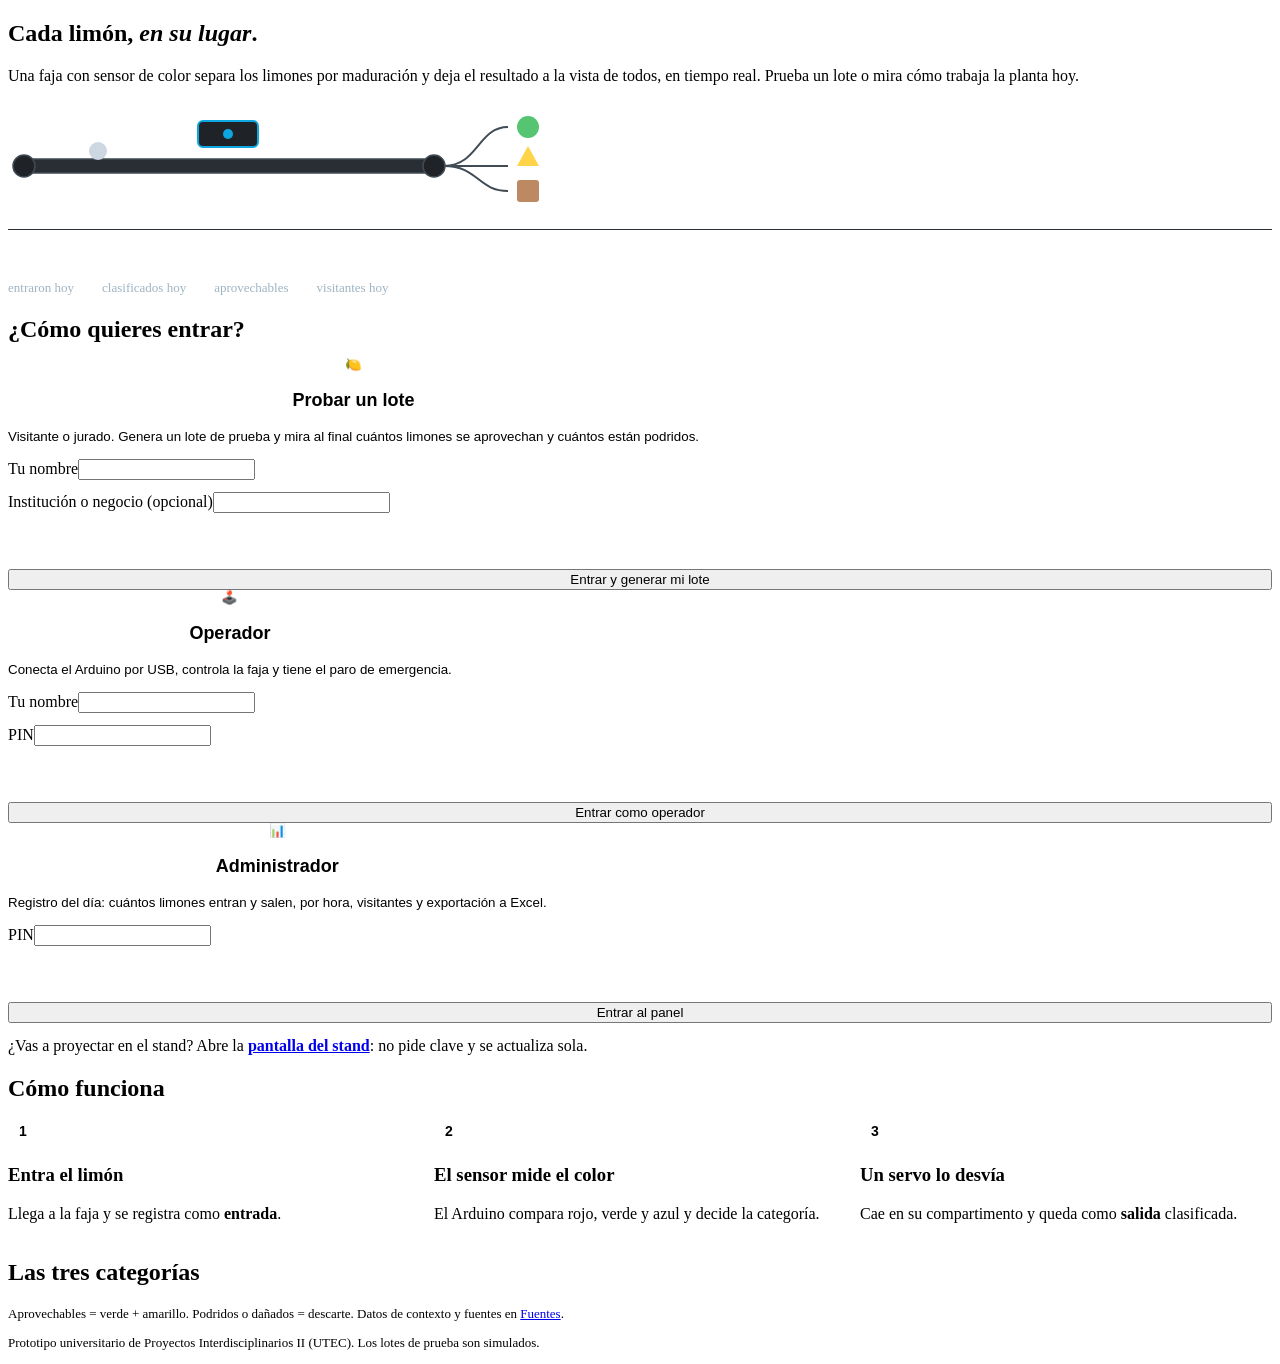
==== index.html @ a3fd33f8 "Add files via upload" ====
<!DOCTYPE html>
<html lang="es">
<head>
<meta charset="UTF-8">
<meta name="viewport" content="width=device-width, initial-scale=1">
<title>Smartlog · Clasificador de limones por color</title>
<meta name="description" content="Faja transportadora con sensor de color que clasifica limones por maduración. Proyecto de Proyectos Interdisciplinarios II, UTEC.">
<link rel="stylesheet" href="css/app.css">
<style>
  .banda { display: flex; flex-wrap: wrap; gap: 10px 28px; margin-top: 26px; padding-top: 20px; border-top: 1px solid #2a3138; }
  .banda b { font: 700 28px/1 'Sora', sans-serif; color: #fff; display: block; font-variant-numeric: tabular-nums; }
  .banda span { font-size: 13px; color: #9fb4c3; }
  .hero-faja { margin-top: 28px; opacity: .95; }
  .hero-faja svg { width: 100%; max-width: 560px; display: block; }
  .rol-form { margin-top: 14px; display: grid; gap: 12px; }
  .paso-n { flex: none; width: 30px; height: 30px; border-radius: 50%; background: var(--celeste); color: var(--on-celeste); font: 700 14px 'Sora', sans-serif; display: grid; place-items: center; }
  .como { display: grid; gap: 14px; grid-template-columns: repeat(3, minmax(0, 1fr)); }
  @media (max-width: 800px) { .como { grid-template-columns: 1fr; } }
  .cat-fila { display: flex; gap: 12px; align-items: flex-start; }
  .cat-ico { flex: none; width: 36px; height: 36px; border-radius: 9px; display: grid; place-items: center; }
</style>
</head>
<body>
<div id="cabecera"></div>

<main class="pagina pila">
  <div id="avisoRol" class="aviso warn oculto" role="alert"></div>

  <section class="hero">
    <h1>Cada limón, <em>en su lugar</em>.</h1>
    <p>Una faja con sensor de color separa los limones por maduración y deja el resultado a la vista de todos, en tiempo real. Prueba un lote o mira cómo trabaja la planta hoy.</p>
    <div class="hero-faja" aria-hidden="true">
      <svg viewBox="0 0 560 90">
        <rect x="6" y="46" width="430" height="14" rx="7" fill="#1d2329" stroke="#37424b" stroke-width="1.5"/>
        <circle cx="16" cy="53" r="11" fill="#14181d" stroke="#37424b" stroke-width="1.5"/><circle cx="426" cy="53" r="11" fill="#14181d" stroke="#37424b" stroke-width="1.5"/>
        <rect x="190" y="8" width="60" height="26" rx="5" fill="#14181d" stroke="#00a3e0" stroke-width="2"/><circle cx="220" cy="21" r="5" fill="#00a3e0"/>
        <circle cx="90" cy="38" r="9" fill="#cbd5e1"/>
        <path d="M436 53 C470 53 470 14 500 14 M436 53 L500 53 M436 53 C470 53 470 78 500 78" fill="none" stroke="#37424b" stroke-width="2"/>
        <circle cx="520" cy="14" r="11" fill="#4cc26a"/><path d="M520 43 L531 63 H509 Z" transform="translate(0 -10)" fill="#ffd23f"/><rect x="509" y="67" width="22" height="22" rx="3" fill="#b9835a"/>
      </svg>
    </div>
    <div class="banda" aria-live="polite">
      <div><b id="hEntran">0</b><span>entraron hoy</span></div>
      <div><b id="hSalen">0</b><span>clasificados hoy</span></div>
      <div><b id="hAprov">0 %</b><span>aprovechables</span></div>
      <div><b id="hVisit">0</b><span>visitantes hoy</span></div>
    </div>
  </section>

  <section>
    <h2 style="margin-bottom:14px">¿Cómo quieres entrar?</h2>
    <div class="grid g3" style="align-items:start">

      <div class="panel">
        <button class="rol panel-btn" data-rol="jurado" aria-expanded="false" aria-controls="form-jurado" style="background:none;border:0;padding:0">
          <span class="ic" aria-hidden="true">🍋</span>
          <h3 style="font-size:18px">Probar un lote</h3>
          <span class="muted">Visitante o jurado. Genera un lote de prueba y mira al final cuántos limones se aprovechan y cuántos están podridos.</span>
        </button>
        <form id="form-jurado" class="rol-form oculto" novalidate>
          <label class="campo"><span>Tu nombre</span><input type="text" id="jNombre" autocomplete="name" maxlength="40" required></label>
          <label class="campo"><span>Institución o negocio (opcional)</span><input type="text" id="jInst" maxlength="50" autocomplete="organization"></label>
          <p class="error-txt" id="jError" role="alert"></p>
          <button class="btn btn-primario" type="submit">Entrar y generar mi lote</button>
        </form>
      </div>

      <div class="panel">
        <button class="rol panel-btn" data-rol="operador" aria-expanded="false" aria-controls="form-operador" style="background:none;border:0;padding:0">
          <span class="ic" aria-hidden="true">🕹️</span>
          <h3 style="font-size:18px">Operador</h3>
          <span class="muted">Conecta el Arduino por USB, controla la faja y tiene el paro de emergencia.</span>
        </button>
        <form id="form-operador" class="rol-form oculto" novalidate>
          <label class="campo"><span>Tu nombre</span><input type="text" id="oNombre" maxlength="40" autocomplete="name" required></label>
          <label class="campo"><span>PIN</span><input type="password" id="oPin" inputmode="numeric" autocomplete="off" maxlength="12" required></label>
          <p class="error-txt" id="oError" role="alert"></p>
          <button class="btn btn-negro" type="submit">Entrar como operador</button>
        </form>
      </div>

      <div class="panel">
        <button class="rol panel-btn" data-rol="admin" aria-expanded="false" aria-controls="form-admin" style="background:none;border:0;padding:0">
          <span class="ic" aria-hidden="true">📊</span>
          <h3 style="font-size:18px">Administrador</h3>
          <span class="muted">Registro del día: cuántos limones entran y salen, por hora, visitantes y exportación a Excel.</span>
        </button>
        <form id="form-admin" class="rol-form oculto" novalidate>
          <label class="campo"><span>PIN</span><input type="password" id="aPin" inputmode="numeric" autocomplete="off" maxlength="12" required></label>
          <p class="error-txt" id="aError" role="alert"></p>
          <button class="btn btn-negro" type="submit">Entrar al panel</button>
        </form>
      </div>
    </div>
    <p class="muted" style="margin-top:14px">¿Vas a proyectar en el stand? Abre la <a href="stand.html"><b>pantalla del stand</b></a>: no pide clave y se actualiza sola.</p>
    <div id="continuar" class="aviso info oculto" style="margin-top:14px"></div>
  </section>

  <section>
    <h2 style="margin-bottom:14px">Cómo funciona</h2>
    <div class="como">
      <div class="panel"><div class="fila" style="flex-wrap:nowrap;align-items:flex-start"><span class="paso-n">1</span><div><h3>Entra el limón</h3><p class="muted" style="margin-top:4px">Llega a la faja y se registra como <b>entrada</b>.</p></div></div></div>
      <div class="panel"><div class="fila" style="flex-wrap:nowrap;align-items:flex-start"><span class="paso-n">2</span><div><h3>El sensor mide el color</h3><p class="muted" style="margin-top:4px">El Arduino compara rojo, verde y azul y decide la categoría.</p></div></div></div>
      <div class="panel"><div class="fila" style="flex-wrap:nowrap;align-items:flex-start"><span class="paso-n">3</span><div><h3>Un servo lo desvía</h3><p class="muted" style="margin-top:4px">Cae en su compartimento y queda como <b>salida</b> clasificada.</p></div></div></div>
    </div>
  </section>

  <section class="panel">
    <h2>Las tres categorías</h2>
    <div class="grid g3" id="cats" style="margin-top:14px"></div>
    <p class="muted" style="margin-top:14px;font-size:13px">Aprovechables = verde + amarillo. Podridos o dañados = descarte. Datos de contexto y fuentes en <a href="creditos.html">Fuentes</a>.</p>
  </section>

  <p class="muted" style="font-size:13px">Prototipo universitario de Proyectos Interdisciplinarios II (UTEC). Los lotes de prueba son simulados.</p>
</main>

<script src="js/config.js"></script>
<script src="js/db.js"></script>
<script src="js/common.js"></script>
<script>
SL.cabecera('index.html');
const $ = id => document.getElementById(id);
const CFG = window.SMARTLOG_CONFIG;

/* aviso si lo mandaron de vuelta desde una página con rol */
const nec = new URLSearchParams(location.search).get('necesitas');
if (nec) {
  const quien = { jurado: 'probar un lote', operador: 'el panel del operador', admin: 'el panel de administración' }[nec] || 'esa página';
  $('avisoRol').textContent = `Para abrir ${quien} primero entra con tu rol.`;
  $('avisoRol').classList.remove('oculto');
}

/* categorías */
function pintarCats() {
  $('cats').innerHTML = SL.ORDEN.map(id => {
    const c = SL.CATS[id];
    return `<div class="cat-fila"><span class="cat-ico" style="background:${SL.color(id)}">${SL.glifo(id, 18, SL.tinta(id))}</span>
      <div><h3>${c.nombre} <span class="muted" style="font-weight:500">· ${c.estado}</span></h3><p class="muted" style="margin-top:3px">${c.desc}</p></div></div>`;
  }).join('');
}
pintarCats(); document.addEventListener('sl-tema', pintarCats);

/* abrir/cerrar formularios de rol */
document.querySelectorAll('.panel-btn').forEach(b => b.addEventListener('click', () => {
  const abierto = b.getAttribute('aria-expanded') === 'true';
  document.querySelectorAll('.panel-btn').forEach(x => { x.setAttribute('aria-expanded', 'false'); $('form-' + x.dataset.rol).classList.add('oculto'); });
  if (!abierto) {
    b.setAttribute('aria-expanded', 'true');
    const f = $('form-' + b.dataset.rol); f.classList.remove('oculto');
    const campo = f.querySelector('input'); if (campo) campo.focus();
  }
}));
if (['jurado', 'operador', 'admin'].includes(nec)) document.querySelector(`.panel-btn[data-rol="${nec}"]`).click();

/* entradas */
$('form-jurado').addEventListener('submit', e => {
  e.preventDefault();
  const nombre = $('jNombre').value.trim();
  if (nombre.length < 2) { $('jError').textContent = 'Escribe tu nombre para entrar.'; $('jNombre').focus(); return; }
  const institucion = $('jInst').value.trim();
  DB.registrarVisitante({ nombre, institucion, rol: 'jurado' });
  SL.guardarSesion({ rol: 'jurado', nombre, institucion, registrado: true, id: Date.now().toString(36) });
  location.href = 'jurado.html';
});
$('form-operador').addEventListener('submit', e => {
  e.preventDefault();
  const nombre = $('oNombre').value.trim();
  if (nombre.length < 2) { $('oError').textContent = 'Escribe tu nombre.'; $('oNombre').focus(); return; }
  if ($('oPin').value !== CFG.pinOperador) { $('oError').textContent = 'PIN incorrecto. Pídelo al equipo.'; $('oPin').select(); return; }
  SL.guardarSesion({ rol: 'operador', nombre, id: Date.now().toString(36) });
  location.href = 'operador.html';
});
$('form-admin').addEventListener('submit', e => {
  e.preventDefault();
  if ($('aPin').value !== CFG.pinAdmin) { $('aError').textContent = 'PIN incorrecto.'; $('aPin').select(); return; }
  SL.guardarSesion({ rol: 'admin', nombre: 'Admin', id: Date.now().toString(36) });
  location.href = 'admin.html';
});

/* continuar con la sesión guardada */
const s = SL.sesion();
if (s) {
  const dest = { jurado: 'jurado.html', operador: 'operador.html', admin: 'admin.html' }[s.rol];
  const c = $('continuar'); c.classList.remove('oculto');
  c.innerHTML = `Tienes una sesión abierta como <b>${SL.esc(s.nombre)}</b> (${s.rol}). <a href="${dest}">Continuar</a> · <a href="#" id="salir">Cerrar sesión</a>`;
  $('salir').addEventListener('click', ev => { ev.preventDefault(); SL.cerrarSesion(); location.href = 'index.html'; });
}

/* cifras del día en vivo */
DB.onEventos(SL.hoy(), arr => {
  const r = SL.resumir(arr);
  $('hEntran').textContent = r.entradas; $('hSalen').textContent = r.salidas; $('hAprov').textContent = r.pctAprov + ' %';
});
DB.onVisitantes(SL.hoy(), arr => { $('hVisit').textContent = arr.length; });
</script>
</body>
</html>
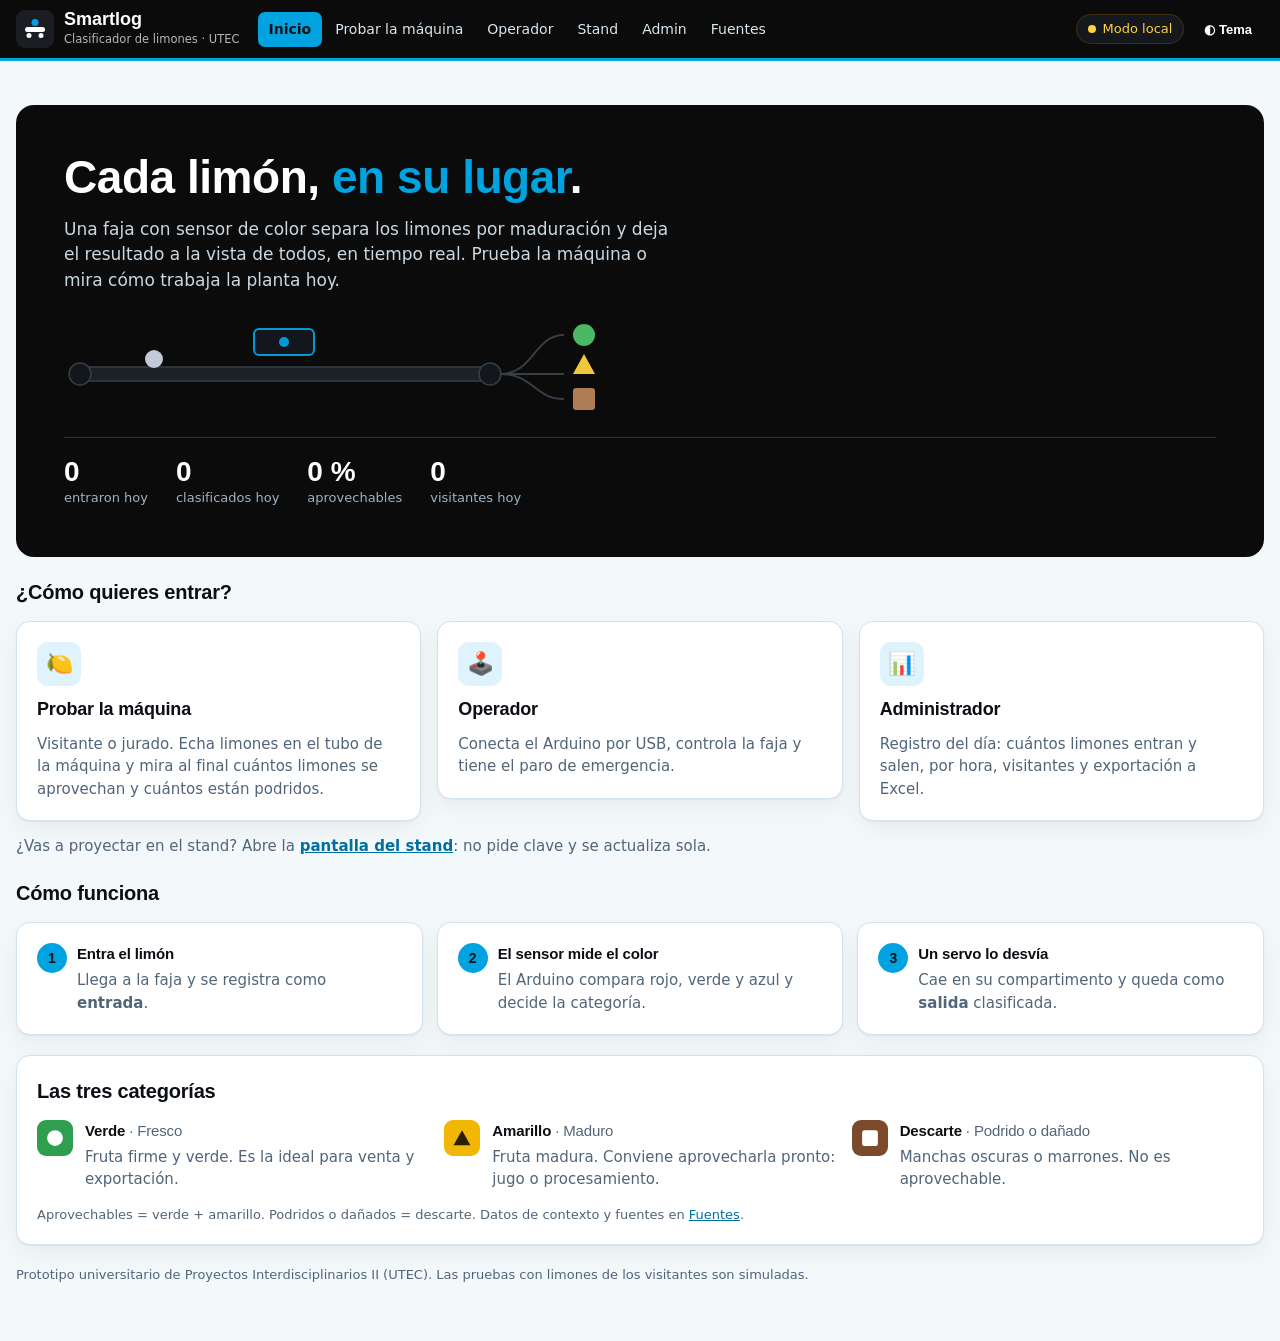
==== commit b387cd06: "Add files via upload" ====
--- a/index.html
+++ b/index.html
@@ -28,7 +28,7 @@
 
   <section class="hero">
     <h1>Cada limón, <em>en su lugar</em>.</h1>
-    <p>Una faja con sensor de color separa los limones por maduración y deja el resultado a la vista de todos, en tiempo real. Prueba un lote o mira cómo trabaja la planta hoy.</p>
+    <p>Una faja con sensor de color separa los limones por maduración y deja el resultado a la vista de todos, en tiempo real. Prueba la máquina o mira cómo trabaja la planta hoy.</p>
     <div class="hero-faja" aria-hidden="true">
       <svg viewBox="0 0 560 90">
         <rect x="6" y="46" width="430" height="14" rx="7" fill="#1d2329" stroke="#37424b" stroke-width="1.5"/>
@@ -54,14 +54,14 @@
       <div class="panel">
         <button class="rol panel-btn" data-rol="jurado" aria-expanded="false" aria-controls="form-jurado" style="background:none;border:0;padding:0">
           <span class="ic" aria-hidden="true">🍋</span>
-          <h3 style="font-size:18px">Probar un lote</h3>
-          <span class="muted">Visitante o jurado. Genera un lote de prueba y mira al final cuántos limones se aprovechan y cuántos están podridos.</span>
+          <h3 style="font-size:18px">Probar la máquina</h3>
+          <span class="muted">Visitante o jurado. Echa limones en el tubo de la máquina y mira al final cuántos limones se aprovechan y cuántos están podridos.</span>
         </button>
         <form id="form-jurado" class="rol-form oculto" novalidate>
           <label class="campo"><span>Tu nombre</span><input type="text" id="jNombre" autocomplete="name" maxlength="40" required></label>
           <label class="campo"><span>Institución o negocio (opcional)</span><input type="text" id="jInst" maxlength="50" autocomplete="organization"></label>
           <p class="error-txt" id="jError" role="alert"></p>
-          <button class="btn btn-primario" type="submit">Entrar y generar mi lote</button>
+          <button class="btn btn-primario" type="submit">Entrar y probar la máquina</button>
         </form>
       </div>
 
@@ -111,7 +111,7 @@
     <p class="muted" style="margin-top:14px;font-size:13px">Aprovechables = verde + amarillo. Podridos o dañados = descarte. Datos de contexto y fuentes en <a href="creditos.html">Fuentes</a>.</p>
   </section>
 
-  <p class="muted" style="font-size:13px">Prototipo universitario de Proyectos Interdisciplinarios II (UTEC). Los lotes de prueba son simulados.</p>
+  <p class="muted" style="font-size:13px">Prototipo universitario de Proyectos Interdisciplinarios II (UTEC). Las pruebas con limones de los visitantes son simuladas.</p>
 </main>
 
 <script src="js/config.js"></script>
@@ -125,7 +125,7 @@
 /* aviso si lo mandaron de vuelta desde una página con rol */
 const nec = new URLSearchParams(location.search).get('necesitas');
 if (nec) {
-  const quien = { jurado: 'probar un lote', operador: 'el panel del operador', admin: 'el panel de administración' }[nec] || 'esa página';
+  const quien = { jurado: 'probar la máquina', operador: 'el panel del operador', admin: 'el panel de administración' }[nec] || 'esa página';
   $('avisoRol').textContent = `Para abrir ${quien} primero entra con tu rol.`;
   $('avisoRol').classList.remove('oculto');
 }
--- a/css/app.css
+++ b/css/app.css
@@ -0,0 +1,228 @@
+@import url('https://fonts.googleapis.com/css2?family=Sora:wght@500;600;700&family=Public+Sans:wght@400;500;600&family=JetBrains+Mono:wght@400;500&display=swap');
+
+/* ============================================================
+   Smartlog · identidad UTEC: celeste, blanco y negro
+   ============================================================ */
+:root, :root[data-tema="claro"] {
+  --bg: #f3f8fb; --surface: #ffffff; --surface-2: #eaf5fb; --line: #d3e3ee; --line-2: #a9c6d8;
+  --text: #0b0f14; --text-2: #26343f; --muted: #51657a;
+  --celeste: #00a3e0; --celeste-deep: #006fa0; --celeste-tint: #dff3fc;
+  --on-celeste: #04121a;
+  --cab: #0b0b0c; --cab-text: #ffffff;
+  --danger: #c8102e; --danger-bg: #fdeaed; --danger-t: #9b0c23;
+  --ok: #138a45; --ok-bg: #e3f6ea; --warn: #8a5a00; --warn-bg: #fff3d6;
+  --c-verde: #2f9e4f;  --t-verde: #ffffff;
+  --c-amarillo: #f2b705; --t-amarillo: #2a2000;
+  --c-descarte: #7b4a2b; --t-descarte: #ffffff;
+  --sombra: 0 1px 2px rgba(11, 15, 20, .06), 0 8px 24px rgba(11, 15, 20, .05);
+  --log-bg: #0b0f14; --log-text: #cfe3ef;
+}
+:root[data-tema="oscuro"] {
+  --bg: #0b0d10; --surface: #14181d; --surface-2: #1b2128; --line: #2a323b; --line-2: #44505c;
+  --text: #f2f6f9; --text-2: #d3dde5; --muted: #9fb0bf;
+  --celeste: #29b8f0; --celeste-deep: #5cc9f5; --celeste-tint: #0f2a38;
+  --on-celeste: #04121a;
+  --cab: #000000; --cab-text: #ffffff;
+  --danger: #e5384f; --danger-bg: #2d1218; --danger-t: #ff9aa8;
+  --ok: #4cc26a; --ok-bg: #11291a; --warn: #ffd23f; --warn-bg: #2e2508;
+  --c-verde: #4cc26a;  --t-verde: #04210e;
+  --c-amarillo: #ffd23f; --t-amarillo: #2a2000;
+  --c-descarte: #b9835a; --t-descarte: #1f1005;
+  --sombra: 0 1px 2px rgba(0, 0, 0, .4), 0 8px 24px rgba(0, 0, 0, .3);
+  --log-bg: #05070a; --log-text: #cfe3ef;
+}
+
+* { box-sizing: border-box; }
+html { background: var(--bg); color-scheme: light dark; }
+body { margin: 0; min-height: 100vh; background: var(--bg); color: var(--text); font: 400 15px/1.5 'Public Sans', system-ui, sans-serif; }
+h1, h2, h3, .display { font-family: 'Sora', 'Public Sans', sans-serif; letter-spacing: -.01em; margin: 0; }
+h1 { font-size: clamp(28px, 5vw, 46px); line-height: 1.08; font-weight: 700; }
+h2 { font-size: 20px; font-weight: 600; }
+h3 { font-size: 15px; font-weight: 600; }
+p { margin: 0; }
+a { color: var(--celeste-deep); }
+.mono { font-family: 'JetBrains Mono', ui-monospace, Consolas, monospace; }
+.muted { color: var(--muted); }
+.oculto { display: none !important; }
+:focus-visible { outline: 3px solid var(--celeste); outline-offset: 2px; }
+.sr { position: absolute; width: 1px; height: 1px; overflow: hidden; clip: rect(0 0 0 0); white-space: nowrap; }
+
+/* ---------- cabecera ---------- */
+.cab { background: var(--cab); color: var(--cab-text); border-bottom: 3px solid var(--celeste); position: sticky; top: 0; z-index: 40; }
+.cab-in { max-width: 1280px; margin: 0 auto; padding: 10px 16px; display: flex; flex-wrap: wrap; align-items: center; gap: 10px 18px; }
+.marca { display: flex; align-items: center; gap: 10px; color: inherit; text-decoration: none; }
+.marca-logo { width: 38px; height: 38px; border-radius: 9px; background: #1a1d21; display: grid; place-items: center; color: #fff; }
+.marca b { display: block; font: 700 18px/1 'Sora', sans-serif; }
+.marca small { display: block; font-size: 11.5px; opacity: .7; margin-top: 3px; }
+.nav { display: flex; flex-wrap: wrap; gap: 2px; margin-right: auto; }
+.nav a { color: #d9e6ee; text-decoration: none; padding: 7px 11px; border-radius: 7px; font-weight: 500; font-size: 14px; }
+.nav a:hover { background: #1f2429; color: #fff; }
+.nav a[aria-current="page"] { background: var(--celeste); color: var(--on-celeste); font-weight: 600; }
+.cab-der { display: flex; align-items: center; gap: 8px; }
+.quien { font-size: 13px; opacity: .85; max-width: 140px; overflow: hidden; text-overflow: ellipsis; white-space: nowrap; }
+
+/* ---------- piezas ---------- */
+.pill { display: inline-flex; align-items: center; gap: 7px; padding: 4px 11px; border-radius: 999px; font-size: 13px; font-weight: 500; border: 1px solid transparent; white-space: nowrap; }
+.pill .dot { width: 8px; height: 8px; border-radius: 50%; background: currentColor; }
+.pill.ok { color: var(--ok); background: var(--ok-bg); border-color: color-mix(in srgb, var(--ok) 35%, transparent); }
+.pill.warn { color: var(--warn); background: var(--warn-bg); border-color: color-mix(in srgb, var(--warn) 35%, transparent); }
+.pill.mal { color: var(--danger-t); background: var(--danger-bg); border-color: color-mix(in srgb, var(--danger) 35%, transparent); }
+.cab .pill.ok, .cab .pill.warn, .cab .pill.mal { background: #15181c; }
+.cab .pill.warn { color: #ffd23f; } .cab .pill.ok { color: #5fdc86; }
+.pill.ok .dot { animation: latido 1.8s ease-in-out infinite; }
+
+.btn { font: 600 14px/1 'Public Sans', sans-serif; display: inline-flex; align-items: center; justify-content: center; gap: 8px; padding: 11px 16px; border-radius: 9px; border: 1.5px solid var(--line-2); background: var(--surface); color: var(--text); cursor: pointer; text-decoration: none; transition: background .15s, border-color .15s, transform .08s; }
+.btn:hover:not(:disabled) { background: var(--surface-2); border-color: var(--celeste); }
+.btn:active:not(:disabled) { transform: translateY(1px); }
+.btn:disabled { opacity: .45; cursor: not-allowed; }
+.btn-primario { background: var(--celeste); border-color: var(--celeste); color: var(--on-celeste); }
+.btn-primario:hover:not(:disabled) { background: color-mix(in srgb, var(--celeste) 85%, #fff); border-color: var(--celeste); }
+.btn-negro { background: #0b0b0c; border-color: #0b0b0c; color: #fff; }
+:root[data-tema="oscuro"] .btn-negro { background: #fff; border-color: #fff; color: #0b0b0c; }
+.btn-negro:hover:not(:disabled) { background: #26303a; border-color: #26303a; }
+.btn-peligro { background: var(--danger); border-color: var(--danger); color: #fff; }
+.btn-peligro:hover:not(:disabled) { background: color-mix(in srgb, var(--danger) 85%, #000); border-color: var(--danger); }
+.btn-fantasma { background: transparent; border-color: transparent; color: inherit; }
+.cab .btn-fantasma { color: #fff; } .cab .btn-fantasma:hover { background: #1f2429; border-color: transparent; }
+.btn-sm { padding: 7px 11px; font-size: 13px; }
+.btn-grande { padding: 15px 24px; font-size: 16px; border-radius: 11px; }
+
+.panel { background: var(--surface); border: 1px solid var(--line); border-radius: 14px; padding: 20px; box-shadow: var(--sombra); }
+.panel > h2 + * { margin-top: 14px; }
+.panel-tinte { background: var(--celeste-tint); border-color: color-mix(in srgb, var(--celeste) 35%, var(--line)); box-shadow: none; }
+.pagina { max-width: 1280px; margin: 0 auto; padding: 24px 16px 56px; }
+.pila > * + * { margin-top: 20px; }
+.grid { display: grid; gap: 16px; }
+.g2 { grid-template-columns: repeat(2, minmax(0, 1fr)); }
+.g3 { grid-template-columns: repeat(3, minmax(0, 1fr)); }
+.g4 { grid-template-columns: repeat(4, minmax(0, 1fr)); }
+.g-7-5 { grid-template-columns: 7fr 5fr; align-items: start; }
+@media (max-width: 900px) { .g3, .g4 { grid-template-columns: repeat(2, minmax(0, 1fr)); } .g-7-5 { grid-template-columns: 1fr; } }
+@media (max-width: 560px) { .g2 { grid-template-columns: 1fr; } .nav a { padding: 6px 8px; font-size: 13px; } }
+.fila { display: flex; flex-wrap: wrap; align-items: center; gap: 10px; }
+.entre { justify-content: space-between; }
+
+/* ---------- formularios ---------- */
+.campo { display: block; }
+.campo > span { display: block; font-weight: 600; font-size: 13.5px; margin-bottom: 6px; }
+.campo > small { display: block; margin-top: 5px; color: var(--muted); font-size: 12.5px; }
+input[type=text], input[type=password], input[type=number], select {
+  width: 100%; font: 500 16px 'Public Sans', sans-serif; padding: 12px 13px; border-radius: 9px; border: 1.5px solid var(--line-2); background: var(--surface); color: var(--text);
+}
+input:focus-visible, select:focus-visible { outline: 3px solid var(--celeste); outline-offset: 1px; border-color: var(--celeste); }
+.error-txt { color: var(--danger-t); font-size: 13.5px; font-weight: 500; min-height: 1.3em; }
+
+/* ---------- contadores ---------- */
+.cont { border: 1px solid var(--line); border-radius: 12px; background: var(--surface-2); padding: 14px 16px; position: relative; overflow: hidden; }
+.cont .et { display: flex; align-items: center; gap: 8px; font-weight: 600; font-size: 14px; }
+.cont .num { font: 700 52px/1 'Sora', sans-serif; font-variant-numeric: tabular-nums; margin-top: 6px; }
+.cont .sub { font-size: 12.5px; color: var(--muted); margin-top: 2px; }
+.cont .barra { height: 5px; border-radius: 3px; background: var(--line); margin-top: 10px; }
+.cont .barra > i { display: block; height: 5px; border-radius: 3px; transition: width .4s ease; }
+.cont.neutro { background: var(--surface); border-style: dashed; }
+.pop { animation: pop .35s ease; }
+@keyframes pop { 40% { transform: scale(1.05); } }
+@keyframes latido { 50% { opacity: .35; } }
+@keyframes parpadeo { 50% { opacity: .25; } }
+
+.kpi { border: 1px solid var(--line); border-radius: 12px; padding: 16px; background: var(--surface); }
+.kpi .v { font: 700 40px/1 'Sora', sans-serif; font-variant-numeric: tabular-nums; }
+.kpi .t { font-weight: 600; font-size: 14px; margin-top: 6px; }
+.kpi .d { font-size: 12.5px; color: var(--muted); margin-top: 2px; }
+
+/* ---------- tabla ---------- */
+.tabla-wrap { overflow: auto; border: 1px solid var(--line); border-radius: 10px; max-height: 420px; }
+table { border-collapse: collapse; width: 100%; font-size: 14px; }
+th, td { text-align: left; padding: 9px 12px; border-bottom: 1px solid var(--line); white-space: nowrap; }
+th { position: sticky; top: 0; background: var(--surface-2); font-weight: 600; font-size: 13px; z-index: 1; }
+tbody tr:last-child td { border-bottom: 0; }
+td.num, th.num { text-align: right; font-variant-numeric: tabular-nums; }
+
+/* ---------- etiquetas de categoría ---------- */
+.chip { display: inline-flex; align-items: center; gap: 6px; padding: 2px 9px 2px 7px; border-radius: 999px; font-size: 12.5px; font-weight: 600; background: var(--surface-2); border: 1px solid var(--line); }
+
+/* ---------- seguimiento ---------- */
+.pasos { list-style: none; margin: 0; padding: 0; display: grid; grid-template-columns: repeat(5, 1fr); gap: 8px; }
+@media (max-width: 700px) { .pasos { grid-template-columns: 1fr; } }
+.paso { border: 1px solid var(--line); border-radius: 10px; padding: 10px; background: var(--surface-2); display: flex; gap: 8px; align-items: flex-start; font-size: 13px; color: var(--muted); transition: border-color .2s, color .2s; }
+.paso .chk { flex: none; width: 20px; height: 20px; border-radius: 50%; border: 2px solid var(--line-2); display: grid; place-items: center; font-size: 11px; color: transparent; }
+.paso.activo { border-color: var(--celeste); color: var(--text); }
+.paso.activo .chk { border-color: var(--celeste); }
+.paso.hecho { color: var(--text); }
+.paso.hecho .chk { background: var(--ok); border-color: var(--ok); color: #fff; }
+
+/* ---------- barra de estado de la máquina ---------- */
+.hazard { height: 6px; background: repeating-linear-gradient(-45deg, var(--celeste) 0 12px, #0b0b0c 12px 24px); }
+.maquina { background: var(--surface); border-bottom: 1px solid var(--line); position: sticky; top: 63px; z-index: 30; }
+.maquina[data-estado="stop"] { background: var(--danger-bg); }
+.maquina[data-estado="off"] { background: var(--surface-2); }
+.maquina[data-estado="off"] .hazard { background: var(--line-2); }
+.maquina-in { max-width: 1280px; margin: 0 auto; padding: 12px 16px; display: flex; flex-wrap: wrap; align-items: center; justify-content: space-between; gap: 12px 24px; }
+.lampara { width: 16px; height: 16px; border-radius: 50%; background: var(--ok); box-shadow: 0 0 0 4px color-mix(in srgb, var(--ok) 25%, transparent); flex: none; }
+.maquina[data-estado="stop"] .lampara { background: var(--danger); box-shadow: 0 0 0 4px color-mix(in srgb, var(--danger) 30%, transparent); animation: parpadeo .9s steps(2) infinite; }
+.maquina[data-estado="off"] .lampara { background: var(--line-2); box-shadow: none; }
+.estado-titulo { font: 700 24px/1 'Sora', sans-serif; }
+.estado-sub { color: var(--muted); font-size: 13px; margin-top: 4px; }
+.paro { display: inline-flex; align-items: center; justify-content: center; gap: 12px; cursor: pointer; background: var(--danger); color: #fff; border: 3px solid #fff; outline: 2px solid var(--danger); border-radius: 999px; padding: 8px 22px 8px 10px; font: 700 18px/1 'Sora', sans-serif; box-shadow: 0 4px 0 #7d0f20; transition: transform .08s, box-shadow .08s; }
+.paro:hover { background: #dc1637; }
+.paro:active { transform: translateY(3px); box-shadow: 0 1px 0 #7d0f20; }
+.paro .tapa { width: 38px; height: 38px; border-radius: 50%; display: grid; place-items: center; background: radial-gradient(circle at 35% 30%, #ff8a98, #a8142b 70%); box-shadow: inset 0 -3px 0 #7d0f20; }
+.paro kbd { background: transparent; color: inherit; font: 600 11px 'Public Sans', sans-serif; border: 1px solid #ffffff88; border-radius: 4px; padding: 1px 5px; opacity: .9; }
+.maquina:not([data-estado="run"]) .paro { background: var(--celeste); color: var(--on-celeste); outline-color: var(--celeste); box-shadow: 0 4px 0 #006a94; }
+.maquina:not([data-estado="run"]) .paro .tapa { background: radial-gradient(circle at 35% 30%, #bdeaff, #0087bd 70%); box-shadow: inset 0 -3px 0 #006a94; }
+.maquina:not([data-estado="run"]) .paro kbd { display: none; }
+
+/* ---------- plano de la faja ---------- */
+.plano { background-color: var(--surface-2); background-image: linear-gradient(var(--line) 1px, transparent 1px), linear-gradient(90deg, var(--line) 1px, transparent 1px); background-size: 24px 24px; border: 1px solid var(--line); border-radius: 10px; padding: 8px; }
+.plano svg { width: 100%; display: block; }
+
+/* ---------- interruptor y deslizador ---------- */
+.switch { position: relative; width: 56px; height: 28px; flex: none; }
+.switch input { position: absolute; inset: 0; width: 100%; height: 100%; margin: 0; opacity: 0; cursor: pointer; z-index: 2; }
+.switch .pista-sw { position: absolute; inset: 0; border-radius: 999px; background: var(--line-2); transition: background .2s; }
+.switch .pista-sw::after { content: ''; position: absolute; top: 3px; left: 3px; width: 22px; height: 22px; border-radius: 50%; background: #fff; transition: transform .2s; box-shadow: 0 1px 3px rgba(0,0,0,.3); }
+.switch input:checked + .pista-sw { background: var(--celeste); }
+.switch input:checked + .pista-sw::after { transform: translateX(28px); }
+.switch input:disabled { cursor: not-allowed; } .switch input:disabled + .pista-sw { opacity: .45; }
+.switch input:focus-visible + .pista-sw { outline: 3px solid var(--celeste); outline-offset: 2px; }
+input[type=range] { -webkit-appearance: none; appearance: none; width: 100%; height: 6px; border-radius: 3px; background: var(--line-2); outline-offset: 8px; }
+input[type=range]::-webkit-slider-thumb { -webkit-appearance: none; width: 22px; height: 22px; border-radius: 50%; background: var(--celeste); border: 3px solid var(--surface); box-shadow: 0 0 0 1.5px var(--celeste-deep); cursor: pointer; }
+input[type=range]::-moz-range-thumb { width: 18px; height: 18px; border-radius: 50%; background: var(--celeste); border: 3px solid var(--surface); cursor: pointer; }
+input[type=range]:disabled { opacity: .35; cursor: not-allowed; }
+
+/* ---------- registro tipo terminal ---------- */
+.log { background: var(--log-bg); color: var(--log-text); border-radius: 10px; padding: 12px 14px; height: 240px; overflow-y: auto; font: 13px/1.55 'JetBrains Mono', monospace; }
+
+/* ---------- avisos y modal ---------- */
+.aviso { border-radius: 10px; padding: 12px 14px; font-size: 14px; border: 1px solid; }
+.aviso.warn { background: var(--warn-bg); color: var(--warn); border-color: color-mix(in srgb, var(--warn) 40%, transparent); }
+.aviso.info { background: var(--celeste-tint); color: var(--text-2); border-color: color-mix(in srgb, var(--celeste) 40%, transparent); }
+.aviso.mal { background: var(--danger-bg); color: var(--danger-t); border-color: color-mix(in srgb, var(--danger) 40%, transparent); }
+.modal { position: fixed; inset: 0; z-index: 60; background: rgba(5, 10, 15, .6); display: grid; place-items: center; padding: 16px; }
+.modal-caja { background: var(--surface); border-radius: 16px; width: min(760px, 100%); max-height: 88vh; display: flex; flex-direction: column; border: 1px solid var(--line); }
+.modal-cab { padding: 16px 20px; border-bottom: 1px solid var(--line); display: flex; justify-content: space-between; align-items: center; gap: 12px; }
+.modal-cuerpo { padding: 18px 20px; overflow: auto; }
+.tabs { display: flex; flex-wrap: wrap; border-bottom: 1px solid var(--line); padding: 0 12px; }
+.tab { padding: 10px 14px; font-weight: 600; background: none; border: 0; border-bottom: 3px solid transparent; color: var(--muted); cursor: pointer; font-family: inherit; font-size: 14px; }
+.tab[aria-selected="true"] { color: var(--celeste-deep); border-bottom-color: var(--celeste); }
+.caja { background: var(--surface-2); border: 1px solid var(--line); border-radius: 10px; padding: 12px 14px; }
+code { font: .85em 'JetBrains Mono', monospace; background: var(--surface-2); padding: 1px 6px; border-radius: 4px; border: 1px solid var(--line); }
+kbd { font: 600 12px 'Public Sans', sans-serif; border: 1px solid var(--line-2); border-radius: 4px; padding: 1px 6px; background: var(--surface); }
+
+#toasts { position: fixed; right: 16px; bottom: 16px; z-index: 80; display: grid; gap: 8px; }
+.toast { background: #0b0b0c; color: #fff; padding: 11px 16px; border-radius: 10px; font-weight: 500; box-shadow: var(--sombra); border-left: 4px solid var(--celeste); transition: opacity .4s, transform .4s; max-width: 340px; }
+.toast.mal { border-left-color: var(--danger); } .toast.sale { opacity: 0; transform: translateY(8px); }
+
+/* ---------- inicio ---------- */
+.hero { background: #0b0b0c; color: #fff; border-radius: 18px; padding: clamp(24px, 5vw, 48px); position: relative; overflow: hidden; }
+.hero p { color: #c9d8e2; max-width: 56ch; margin-top: 14px; font-size: 17px; }
+.hero h1 em { font-style: normal; color: var(--celeste); }
+.rol { display: flex; flex-direction: column; gap: 10px; text-align: left; cursor: pointer; font: inherit; color: inherit; width: 100%; }
+.rol .ic { width: 44px; height: 44px; border-radius: 11px; background: var(--celeste-tint); color: var(--celeste-deep); display: grid; place-items: center; font-size: 22px; }
+.rol:hover { border-color: var(--celeste); }
+.rol[aria-expanded="true"] { border-color: var(--celeste); box-shadow: 0 0 0 3px color-mix(in srgb, var(--celeste) 30%, transparent); }
+
+/* ---------- pantalla de stand ---------- */
+body.stand-pag { background: #0b0b0c; color: #fff; --bg: #0b0b0c; --surface: #14181d; --surface-2: #1b2128; --line: #2a323b; --line-2: #44505c; --text: #f2f6f9; --muted: #9fb0bf; --celeste-tint: #0f2a38; --c-verde: #4cc26a; --t-verde: #04210e; --c-amarillo: #ffd23f; --t-amarillo: #2a2000; --c-descarte: #b9835a; --t-descarte: #1f1005; }
+
+@media (prefers-reduced-motion: reduce) { .pill .dot, .lampara { animation: none !important; } .toast { transition: none; } }
